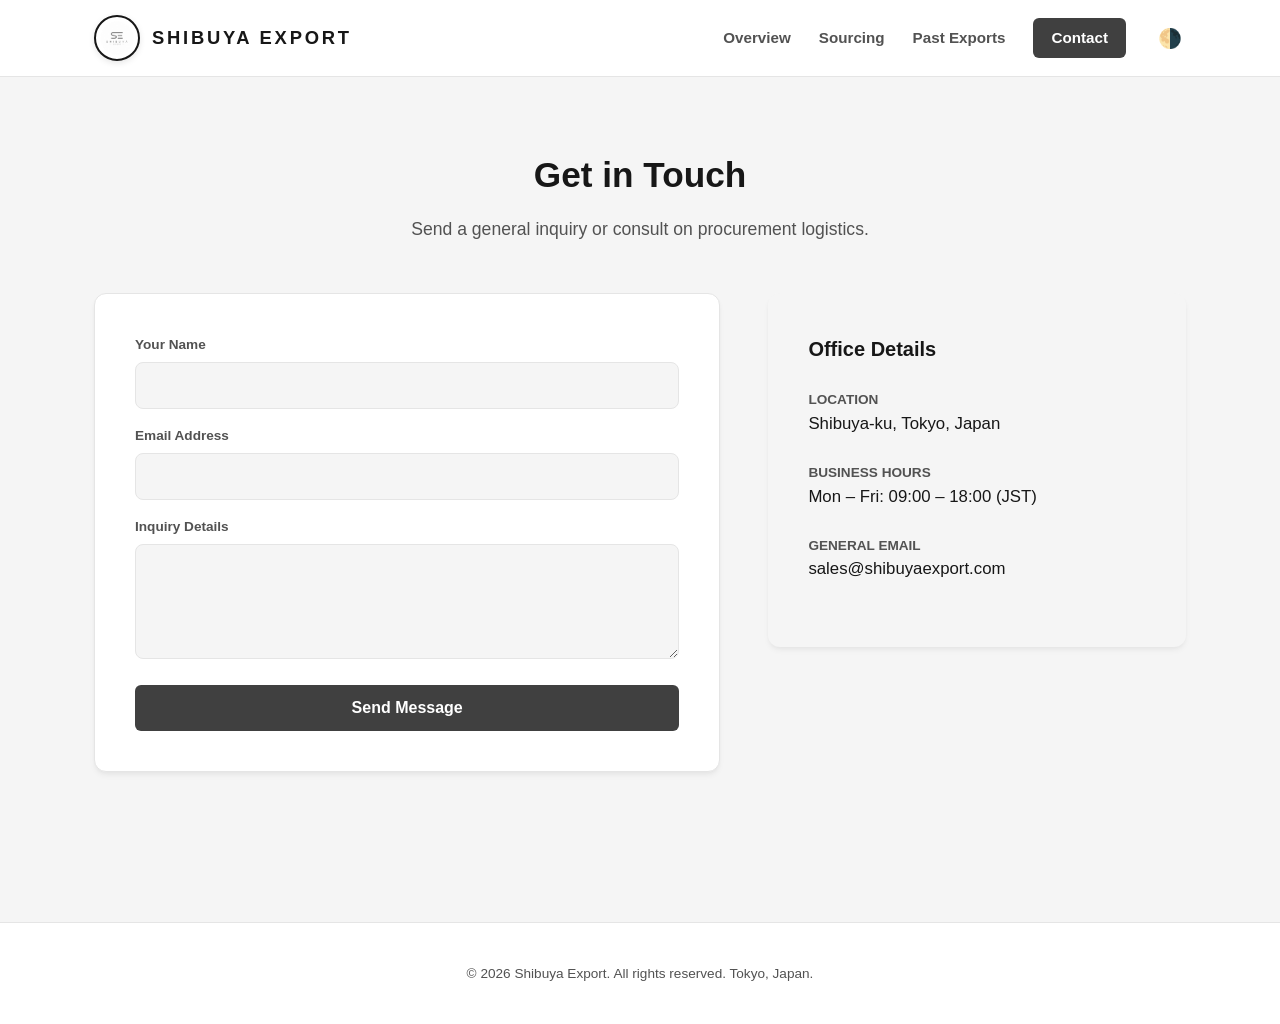
==== contact.html @ edbd127b "Add files via upload" ====
<!DOCTYPE html>
<html lang="en">
<head>
    <meta charset="UTF-8">
    <meta name="viewport" content="width=device-width, initial-scale=1.0">
    <title>Contact | Shibuya Export</title>
    <link rel="stylesheet" href="style.css">
</head>
<body>

<header>
    <div class="container nav-wrap">
        <a href="index.html" class="brand">
            <img src="logo.png" alt="Shibuya Export Logo" class="brand-logo">
            Shibuya Export
        </a>
        <nav>
            <ul>
                <li><a href="index.html">Overview</a></li>
                <li><a href="sourcing.html">Sourcing</a></li>
                <li><a href="past-work.html">Past Exports</a></li>
                <li><a href="contact.html" class="btn-nav">Contact</a></li>
                <li>
                    <button id="theme-toggle" aria-label="Toggle Dark Mode" style="background: transparent; border: none; font-size: 1.2rem; cursor: pointer; padding: 4px;">
                        🌗
                    </button>
                </li>
            </ul>
        </nav>
    </div>
</header>

<section class="section">
    <div class="container">
        <div class="section-head">
            <h2>Get in Touch</h2>
            <p>Send a general inquiry or consult on procurement logistics.</p>
        </div>

        <div class="contact-grid">
            <div class="card">
                <form action="mailto:sales@shibuyaexport.com" method="POST" enctype="text/plain">
                    <div class="form-group full">
                        <label>Your Name</label>
                        <input type="text" name="name" required>
                    </div>
                    <div class="form-group full">
                        <label>Email Address</label>
                        <input type="email" name="email" required>
                    </div>
                    <div class="form-group full">
                        <label>Inquiry Details</label>
                        <textarea name="message" rows="5" required></textarea>
                    </div>
                    <button type="submit" class="btn btn-primary" style="width:100%; margin-top: 10px;">Send Message</button>
                </form>
            </div>

            <div class="card" style="background: var(--bg-main); border: none;">
                <h3 style="margin-bottom: 24px;">Office Details</h3>

                <div style="margin-bottom: 24px;">
                    <p style="font-size: 0.85rem; font-weight: 600; color: var(--text-secondary); text-transform: uppercase;">Location</p>
                    <p style="font-size: 1.05rem; color: var(--text-primary); font-weight: 500;">Shibuya-ku, Tokyo, Japan</p>
                </div>
                <div style="margin-bottom: 24px;">
                    <p style="font-size: 0.85rem; font-weight: 600; color: var(--text-secondary); text-transform: uppercase;">Business Hours</p>
                    <p style="font-size: 1.05rem; color: var(--text-primary); font-weight: 500;">Mon – Fri: 09:00 – 18:00 (JST)</p>
                </div>
                <div style="margin-bottom: 24px;">
                    <p style="font-size: 0.85rem; font-weight: 600; color: var(--text-secondary); text-transform: uppercase;">General Email</p>
                    <p style="font-size: 1.05rem; color: var(--text-primary); font-weight: 500;">sales@shibuyaexport.com</p>
                </div>
            </div>
        </div>
    </div>
</section>

<footer>
    <div class="container">
        <p>&copy; 2026 Shibuya Export. All rights reserved. Tokyo, Japan.</p>
    </div>
</footer>

<script>
    const toggleBtn = document.getElementById('theme-toggle');
    const body = document.body;

    if (localStorage.getItem('theme') === 'dark') {
        body.classList.add('dark-mode');
    }

    toggleBtn.addEventListener('click', () => {
        body.classList.toggle('dark-mode');

        if (body.classList.contains('dark-mode')) {
            localStorage.setItem('theme', 'dark');
        } else {
            localStorage.setItem('theme', 'light');
        }
    });
</script>

</body>
</html>
---- style.css ----
:root {
    --bg-main: #f5f5f5;         /* Pure light neutral grey background */
    --bg-card: #ffffff;         /* Pure white cards */
    --border-color: #e5e5e5;    /* Neutral grey borders */
    --border-hover: #d4d4d4;
    --text-primary: #171717;
    --text-secondary: #525252;  /* Medium neutral grey */
    --btn-primary: #404040;     /* Neutral dark grey button */
    --btn-primary-hover: #171717;

    /* Form & Tab Variables */
    --bg-input: #f5f5f5;
    --bg-input-focus: #ffffff;
    --btn-tab: #ffffff;
    --btn-tab-hover: #f5f5f5;

    --font-sans: 'Inter', -apple-system, BlinkMacSystemFont, "Segoe UI", Roboto, sans-serif;
    --max-w: 1140px;
}

* {
    margin: 0;
    padding: 0;
    box-sizing: border-box;
}

body {
    font-family: var(--font-sans);
    background-color: var(--bg-main);
    color: var(--text-primary);
    line-height: 1.6;
    -webkit-font-smoothing: antialiased;
}

a {
    color: inherit;
    text-decoration: none;
    transition: opacity 0.2s, color 0.2s;
}

a:hover {
    opacity: 0.8;
}

.container {
    max-width: var(--max-w);
    margin: 0 auto;
    padding: 0 24px;
}

/* =========================================
   Splash Screen Overlay
   ========================================= */
#splash-screen {
    position: fixed;
    top: 0;
    left: 0;
    width: 100%;
    height: 100vh;
    background-color: var(--bg-main);
    display: flex;
    justify-content: center;
    align-items: center;
    z-index: 9999;
    transition: opacity 0.8s ease-in-out, visibility 0.8s ease-in-out;
}

.splash-logo {
    width: 360px;
    height: 360px;
    max-width: 80vw;
    max-height: 80vw;
    object-fit: contain;
    border-radius: 50%;
    background-color: #ffffff;
    border: 6px solid var(--text-primary);
    padding: 24px;
    box-shadow: 0 8px 24px rgba(0, 0, 0, 0.2);
    animation: logoPulse 1.5s ease-in-out infinite alternate;
}

.splash-fade {
    opacity: 0;
    visibility: hidden;
}

@keyframes logoPulse {
    from { transform: scale(0.95); }
    to { transform: scale(1.05); }
}

/* Header & Nav */
header {
    position: sticky;
    top: 0;
    z-index: 100;
    background: rgba(255, 255, 255, 0.95);
    backdrop-filter: blur(12px);
    border-bottom: 1px solid var(--border-color);
}

.nav-wrap {
    display: flex;
    justify-content: space-between;
    align-items: center;
    height: 76px;
}

.brand {
    display: flex;
    align-items: center;
    gap: 12px;
    font-weight: 800;
    font-size: 1.15rem;
    letter-spacing: 0.15em;
    text-transform: uppercase;
    color: var(--text-primary);
}

.brand-logo {
    height: 46px;
    width: 46px;
    object-fit: contain;
    border-radius: 50%;
    background-color: #ffffff;
    border: 2px solid var(--text-primary);
    padding: 4px;
    box-shadow: 0 2px 6px rgba(0, 0, 0, 0.1);
}

nav ul {
    display: flex;
    list-style: none;
    gap: 28px;
    align-items: center;
}

nav a {
    font-size: 0.95rem;
    color: var(--text-secondary);
    font-weight: 600;
}

nav a.active, nav a:hover {
    color: var(--text-primary);
}

/* Solid Filled Contact Button */
.btn-nav {
    display: inline-block !important;
    padding: 8px 18px !important;
    background-color: var(--btn-primary) !important;
    color: #ffffff !important;
    border-radius: 6px !important;
    font-weight: 600;
}

.btn-nav:hover,
.btn-nav.active {
    background-color: var(--btn-primary-hover) !important;
    color: #ffffff !important;
}

/* Hero Section */
.hero {
    position: relative;
    padding: 120px 0 100px;
    text-align: center;
    background: linear-gradient(rgba(23, 23, 23, 0.75), rgba(23, 23, 23, 0.85)), url('shibuya.jpeg') center/cover no-repeat;
    color: #ffffff;
}

.hero .badge {
    display: inline-block;
    padding: 6px 16px;
    background: rgba(255, 255, 255, 0.1);
    border: 1px solid rgba(255, 255, 255, 0.2);
    border-radius: 999px;
    font-size: 0.8rem;
    font-weight: 600;
    letter-spacing: 0.1em;
    text-transform: uppercase;
    color: #ffffff;
    margin-bottom: 24px;
}

.hero h1 {
    font-size: clamp(2.4rem, 5vw, 3.8rem);
    font-weight: 800;
    letter-spacing: -0.03em;
    line-height: 1.15;
    margin-bottom: 20px;
    color: #ffffff;
}

.hero p {
    font-size: 1.15rem;
    color: #e5e5e5;
    max-width: 680px;
    margin: 0 auto 36px;
}

.hero-actions {
    display: flex;
    justify-content: center;
    gap: 16px;
}

/* Bouncing Arrow */
.scroll-arrow {
    position: absolute;
    bottom: 30px;
    left: 50%;
    transform: translateX(-50%);
    color: #ffffff;
    animation: bounce 2s infinite;
    cursor: pointer;
    display: flex;
    justify-content: center;
    align-items: center;
    transition: opacity 0.2s;
}

.scroll-arrow:hover {
    opacity: 0.7;
}

.scroll-arrow svg {
    width: 32px;
    height: 32px;
}

@keyframes bounce {
    0%, 20%, 50%, 80%, 100% { transform: translate(-50%, 0); }
    40% { transform: translate(-50%, -10px); }
    60% { transform: translate(-50%, -5px); }
}

.btn {
    padding: 14px 32px;
    border-radius: 6px;
    font-weight: 600;
    font-size: 1rem;
    display: inline-block;
    cursor: pointer;
    border: none;
    transition: all 0.2s;
}

.btn-primary {
    background: var(--btn-primary);
    color: #ffffff;
}

.btn-primary:hover {
    background: var(--btn-primary-hover);
    transform: translateY(-1px);
}

.btn-secondary {
    border: 1px solid var(--border-color);
    color: var(--text-primary);
    background: transparent;
}

.btn-secondary:hover {
    border-color: var(--text-secondary);
    background: var(--bg-main);
}

.hero .btn-secondary {
    color: #ffffff;
    border-color: rgba(255, 255, 255, 0.5);
    background: rgba(255, 255, 255, 0.15);   /* subtle frosted fill */
}
.hero .btn-secondary:hover {
    background: rgba(255, 255, 255, 0.15);
    border-color: #ffffff;
    color: #ffffff;
}

/* Feature / Card Grids */
.section {
    padding: 70px 0;
}

.section-head {
    text-align: center;
    margin-bottom: 50px;
}

.section-head h2 {
    font-size: 2.2rem;
    font-weight: 800;
    margin-bottom: 12px;
    color: var(--text-primary);
}

.section-head p {
    color: var(--text-secondary);
    font-size: 1.1rem;
}

.grid-3 {
    display: grid;
    grid-template-columns: repeat(auto-fit, minmax(300px, 1fr));
    gap: 32px;
}

.card {
    background: var(--bg-card);
    border: 1px solid var(--border-color);
    border-radius: 12px;
    padding: 40px;
    box-shadow: 0 4px 6px -1px rgba(0, 0, 0, 0.05), 0 2px 4px -1px rgba(0, 0, 0, 0.03);
}

.card h3 {
    font-size: 1.25rem;
    margin-bottom: 12px;
    color: var(--text-primary);
}

.card p {
    color: var(--text-secondary);
    font-size: 0.95rem;
}

/* Past Work & Dealer Cards */
.work-card {
    background: var(--bg-card);
    border: 1px solid var(--border-color);
    border-radius: 12px;
    overflow: hidden;
    box-shadow: 0 4px 6px -1px rgba(0, 0, 0, 0.05);
}

.work-img {
    width: 100%;
    height: 240px;
    object-fit: cover;
    background: var(--bg-main);
    border-bottom: 1px solid var(--border-color);
}

.work-content {
    padding: 24px;
}

.work-tag {
    font-size: 0.75rem;
    text-transform: uppercase;
    color: var(--text-secondary);
    font-weight: 700;
    letter-spacing: 0.08em;
}

/* Sourcing Tabs */
.tab-nav {
    display: flex;
    justify-content: center;
    gap: 16px;
    margin-bottom: 40px;
}

.tab-btn {
    padding: 12px 24px;
    border: 1px solid var(--border-color);
    background: var(--btn-tab);
    color: var(--text-secondary);
    border-radius: 8px;
    font-weight: 600;
    font-size: 1rem;
    cursor: pointer;
    transition: all 0.2s;
}

.tab-btn:hover {
    background: var(--btn-tab-hover);
    color: var(--text-primary);
}

.tab-btn.active {
    background: var(--text-primary);
    color: #ffffff;
    border-color: var(--text-primary);
}

.tab-content {
    display: none;
    animation: fadeIn 0.3s ease-in-out;
}

.tab-content.active {
    display: block;
}

@keyframes fadeIn {
    from { opacity: 0; transform: translateY(5px); }
    to { opacity: 1; transform: translateY(0); }
}

/* Forms & Inputs */
.contact-grid {
    display: grid;
    grid-template-columns: 1.2fr 0.8fr;
    gap: 48px;
    align-items: start;
}

.form-grid {
    display: grid;
    grid-template-columns: 1fr 1fr;
    gap: 16px;
}

.form-group {
    display: flex;
    flex-direction: column;
    gap: 6px;
    margin-bottom: 16px;
}

.form-group.full {
    grid-column: span 2;
}

.form-group label {
    font-size: 0.85rem;
    color: var(--text-secondary);
    font-weight: 600;
}

input, select, textarea {
    width: 100%;
    padding: 14px 16px;
    background: var(--bg-input);
    border: 1px solid var(--border-color);
    border-radius: 8px;
    color: var(--text-primary);
    font-family: inherit;
    font-size: 0.95rem;
    transition: border-color 0.2s, background 0.2s;
}

input:focus, select:focus, textarea:focus {
    outline: none;
    border-color: var(--text-secondary);
    background: var(--bg-input-focus);
}

/* Social Icons */
.social-links {
    display: flex;
    justify-content: center;
    gap: 24px;
    margin-top: 32px;
}

.social-links a {
    color: #ffffff;
    transition: opacity 0.2s, transform 0.2s;
    display: flex;
    align-items: center;
    justify-content: center;
}

.social-links a:hover {
    opacity: 0.7;
    transform: translateY(-2px);
}

.social-links svg {
    width: 24px;
    height: 24px;
}

footer .social-links {
    margin-top: 20px;
}

footer .social-links a {
    color: var(--text-secondary);
}

footer .social-links a:hover {
    color: var(--text-primary);
}

/* Footer */
footer {
    border-top: 1px solid var(--border-color);
    padding: 40px 0;
    margin-top: 80px;
    font-size: 0.85rem;
    color: var(--text-secondary);
    text-align: center;
    background: var(--bg-card);
}

/* =========================================
   Dark Mode Override (True Grey/Black)
   ========================================= */
body.dark-mode {
    --bg-main: #121212;         /* Pure dark grey/black background */
    --bg-card: #1e1e1e;         /* Elevated neutral grey for cards */
    --border-color: #333333;
    --border-hover: #444444;
    --text-primary: #e8eaed;
    --text-secondary: #9aa0a6;
    --btn-primary: #333333;
    --btn-primary-hover: #4d4d4d;

    --bg-input: #2b2b2b;
    --bg-input-focus: #121212;
    --btn-tab: #1e1e1e;
    --btn-tab-hover: #2b2b2b;
}

body.dark-mode header {
    background: rgba(18, 18, 18, 0.95);
}

/* Keep the logo white, match the border to dark mode, NO inversion */
body.dark-mode .brand-logo,
body.dark-mode .splash-logo {
    background-color: #ffffff;
    border-color: var(--border-color);
    filter: none;
}


/* =========================================
   Mobile Responsiveness
   ========================================= */
@media (max-width: 768px) {
    /* ---- Mobile header / nav ---- */
    .nav-wrap {
        flex-direction: column;
        height: auto;
        padding: 10px 16px 8px;
        gap: 8px;
    }

    .brand {
        font-size: 1rem;
        letter-spacing: 0.12em;
        gap: 10px;
    }

    .brand-logo {
        height: 38px;
        width: 38px;
    }

    nav {
        width: 100%;
        padding-top: 8px;
        border-top: 1px solid var(--border-color);
    }

    nav ul {
        width: 100%;
        flex-wrap: wrap;
        justify-content: space-between;
        gap: 6px;
    }

    nav a {
        font-size: 0.85rem;
        padding: 6px 8px;
        display: inline-block;
    }

    /* Contact: outlined instead of solid, so it doesn't look "selected" */
    .btn-nav {
        padding: 6px 14px !important;
        background-color: transparent !important;
        color: var(--text-primary) !important;
        border: 1px solid var(--text-secondary) !important;
    }

    .btn-nav:hover,
    .btn-nav.active {
        background-color: var(--btn-primary) !important;
        color: #ffffff !important;
        border-color: var(--btn-primary) !important;
    }

    .hero {
        padding: 40px 0 90px;
    }

    .hero h1 {
        font-size: 2rem;
        margin-bottom: 12px;
    }

    .hero p {
        font-size: 1rem;
        margin-bottom: 24px;
    }

    .hero-actions {
        flex-direction: column;
        width: 100%;
        padding: 0 16px;
        gap: 12px;
    }

    .btn {
        width: 100%;
        text-align: center;
    }

    .hero .social-links {
        margin-top: 24px;
        margin-bottom: 10px;
    }

    .scroll-arrow {
        bottom: 20px;
    }

    .grid-3,
    .contact-grid,
    .form-grid {
        grid-template-columns: 1fr;
        gap: 24px;
    }

    .form-group.full {
        grid-column: span 1;
    }

    .section {
        padding: 50px 0;
    }

    .card {
        padding: 24px;
    }

    /* ---- Mobile: lead with the Export Process ---- */
    #main-content {
        display: flex;
        flex-direction: column;
        scroll-margin-top: 90px;   /* keeps the heading clear of the sticky header */
    }

    #process  { order: 1; }
    #services { order: 2; border-top: 1px solid var(--border-color); }

    .process-section .section-head {
        margin-bottom: 28px;
    }

    .process-grid {
        gap: 14px;
    }

    .process-grid .card {
        padding: 20px;
    }

    .process-grid .card h3 {
        font-size: 1.1rem;
        margin-bottom: 8px;
    }

    .tab-nav {
        flex-direction: column;
        padding: 0 16px;
    }

    .tab-btn {
        width: 100%;
    }
}
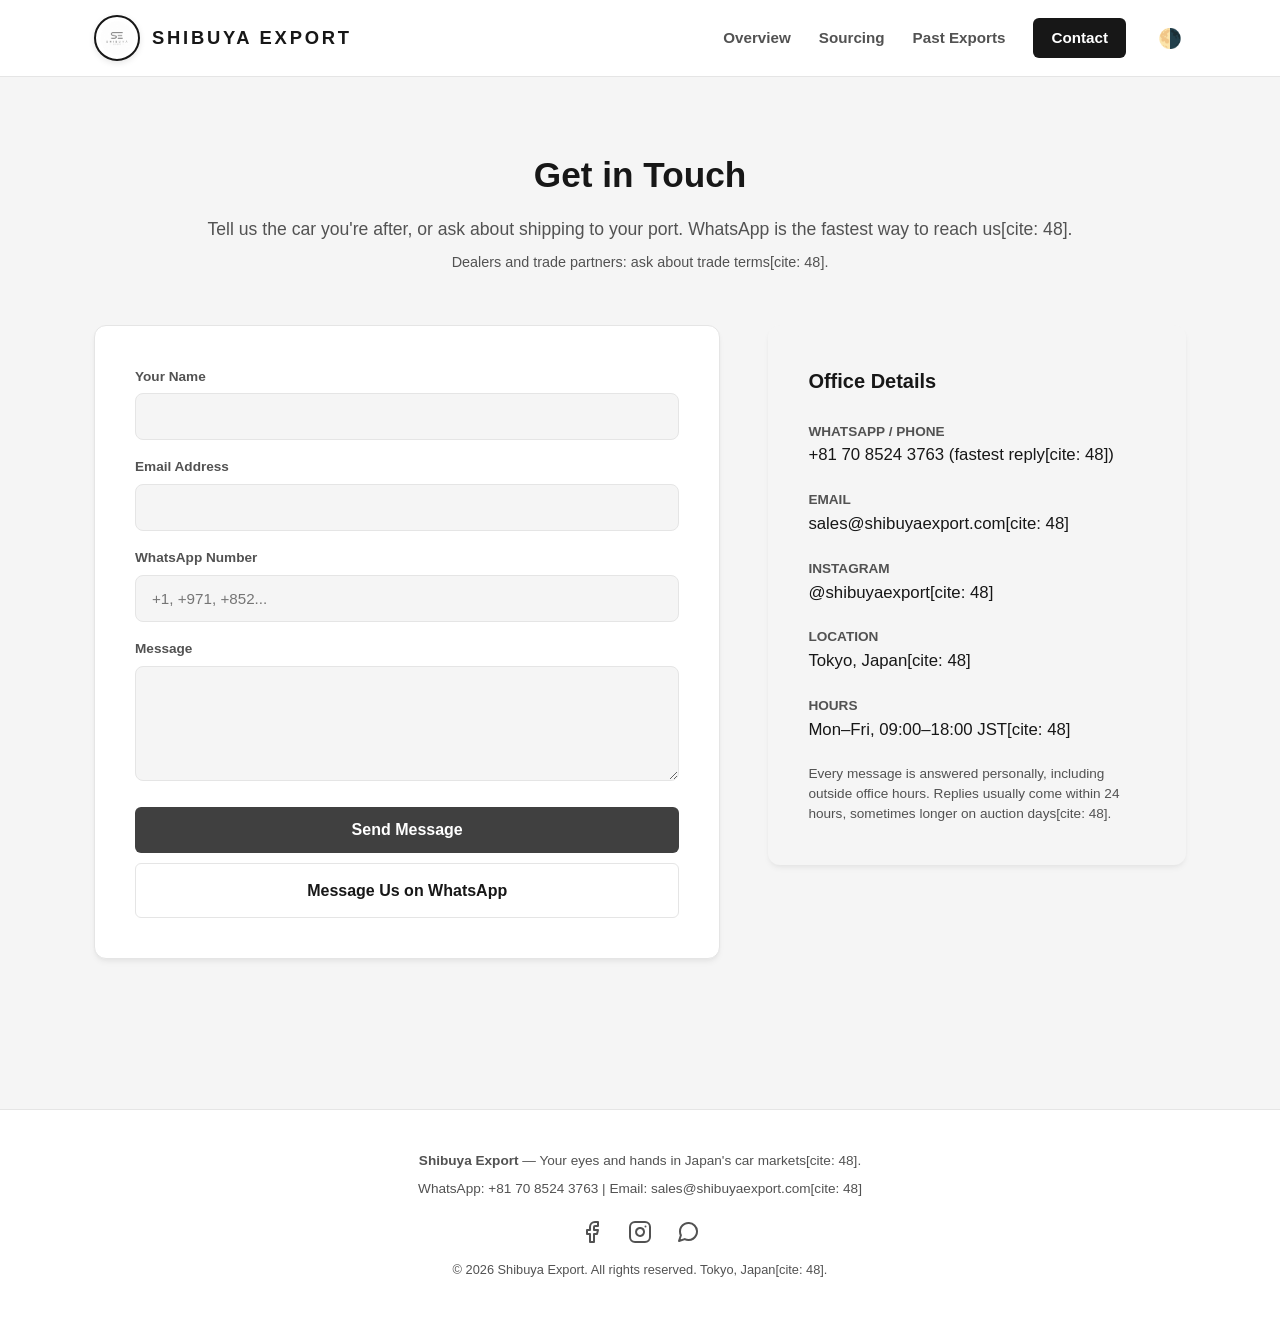
==== commit 8585bba5: "Updates" ====
--- a/contact.html
+++ b/contact.html
@@ -19,7 +19,7 @@
                 <li><a href="index.html">Overview</a></li>
                 <li><a href="sourcing.html">Sourcing</a></li>
                 <li><a href="past-work.html">Past Exports</a></li>
-                <li><a href="contact.html" class="btn-nav">Contact</a></li>
+                <li><a href="contact.html" class="btn-nav active">Contact</a></li>
                 <li>
                     <button id="theme-toggle" aria-label="Toggle Dark Mode" style="background: transparent; border: none; font-size: 1.2rem; cursor: pointer; padding: 4px;">
                         🌗
@@ -32,12 +32,15 @@
 
 <section class="section">
     <div class="container">
+        <!-- Fix 11 Intro -->
         <div class="section-head">
             <h2>Get in Touch</h2>
-            <p>Send a general inquiry or consult on procurement logistics.</p>
+            <p>Tell us the car you're after, or ask about shipping to your port. WhatsApp is the fastest way to reach us[cite: 48].</p>
+            <p style="font-size: 0.9rem; color: var(--text-secondary); margin-top: 8px;">Dealers and trade partners: ask about trade terms[cite: 48].</p>
         </div>
 
         <div class="contact-grid">
+            <!-- Fix 11 Form -->
             <div class="card">
                 <form action="mailto:sales@shibuyaexport.com" method="POST" enctype="text/plain">
                     <div class="form-group full">
@@ -49,55 +52,83 @@
                         <input type="email" name="email" required>
                     </div>
                     <div class="form-group full">
-                        <label>Inquiry Details</label>
+                        <label>WhatsApp Number</label>
+                        <input type="text" name="whatsapp" placeholder="+1, +971, +852..." required>
+                    </div>
+                    <div class="form-group full">
+                        <label>Message</label>
                         <textarea name="message" rows="5" required></textarea>
                     </div>
                     <button type="submit" class="btn btn-primary" style="width:100%; margin-top: 10px;">Send Message</button>
+                    <a href="https://wa.me/817085243763" target="_blank" class="btn btn-secondary" style="width:100%; margin-top: 10px; text-align: center; display: block;">Message Us on WhatsApp</a>
                 </form>
             </div>
 
+            <!-- Fix 10 Office Details -->
             <div class="card" style="background: var(--bg-main); border: none;">
                 <h3 style="margin-bottom: 24px;">Office Details</h3>
-
-                <div style="margin-bottom: 24px;">
+                
+                <div style="margin-bottom: 20px;">
+                    <p style="font-size: 0.85rem; font-weight: 600; color: var(--text-secondary); text-transform: uppercase;">WhatsApp / Phone</p>
+                    <p style="font-size: 1.05rem; color: var(--text-primary); font-weight: 500;"><a href="https://wa.me/817085243763" target="_blank">+81 70 8524 3763</a> (fastest reply[cite: 48])</p>
+                </div>
+                <div style="margin-bottom: 20px;">
+                    <p style="font-size: 0.85rem; font-weight: 600; color: var(--text-secondary); text-transform: uppercase;">Email</p>
+                    <p style="font-size: 1.05rem; color: var(--text-primary); font-weight: 500;">sales@shibuyaexport.com[cite: 48]</p>
+                </div>
+                <div style="margin-bottom: 20px;">
+                    <p style="font-size: 0.85rem; font-weight: 600; color: var(--text-secondary); text-transform: uppercase;">Instagram</p>
+                    <p style="font-size: 1.05rem; color: var(--text-primary); font-weight: 500;">@shibuyaexport[cite: 48]</p>
+                </div>
+                <div style="margin-bottom: 20px;">
                     <p style="font-size: 0.85rem; font-weight: 600; color: var(--text-secondary); text-transform: uppercase;">Location</p>
-                    <p style="font-size: 1.05rem; color: var(--text-primary); font-weight: 500;">Shibuya-ku, Tokyo, Japan</p>
+                    <p style="font-size: 1.05rem; color: var(--text-primary); font-weight: 500;">Tokyo, Japan[cite: 48]</p>
                 </div>
-                <div style="margin-bottom: 24px;">
-                    <p style="font-size: 0.85rem; font-weight: 600; color: var(--text-secondary); text-transform: uppercase;">Business Hours</p>
-                    <p style="font-size: 1.05rem; color: var(--text-primary); font-weight: 500;">Mon – Fri: 09:00 – 18:00 (JST)</p>
+                <div style="margin-bottom: 20px;">
+                    <p style="font-size: 0.85rem; font-weight: 600; color: var(--text-secondary); text-transform: uppercase;">Hours</p>
+                    <p style="font-size: 1.05rem; color: var(--text-primary); font-weight: 500;">Mon–Fri, 09:00–18:00 JST[cite: 48]</p>
                 </div>
-                <div style="margin-bottom: 24px;">
-                    <p style="font-size: 0.85rem; font-weight: 600; color: var(--text-secondary); text-transform: uppercase;">General Email</p>
-                    <p style="font-size: 1.05rem; color: var(--text-primary); font-weight: 500;">sales@shibuyaexport.com</p>
-                </div>
+                <p style="font-size: 0.85rem; color: var(--text-secondary); margin-top: 16px; line-height: 1.5;">Every message is answered personally, including outside office hours. Replies usually come within 24 hours, sometimes longer on auction days[cite: 48].</p>
             </div>
         </div>
     </div>
 </section>
 
+<!-- Fix 12: Footer -->
 <footer>
     <div class="container">
-        <p>&copy; 2026 Shibuya Export. All rights reserved. Tokyo, Japan.</p>
+        <p><strong>Shibuya Export</strong> — Your eyes and hands in Japan's car markets[cite: 48].</p>
+        <p style="margin-top: 6px;">WhatsApp: +81 70 8524 3763 | Email: sales@shibuyaexport.com[cite: 48]</p>
+        <div class="social-links">
+            <a href="https://facebook.com" target="_blank" aria-label="Facebook">
+                <svg viewBox="0 0 24 24" fill="none" stroke="currentColor" stroke-width="2" stroke-linecap="round" stroke-linejoin="round">
+                    <path d="M18 2h-3a5 5 0 0 0-5 5v3H7v4h3v8h4v-8h3l1-4h-4V7a1 1 0 0 1 1-1h3z"></path>
+                </svg>
+            </a>
+            <a href="https://instagram.com" target="_blank" aria-label="Instagram">
+                <svg viewBox="0 0 24 24" fill="none" stroke="currentColor" stroke-width="2" stroke-linecap="round" stroke-linejoin="round">
+                    <rect x="2" y="2" width="20" height="20" rx="5" ry="5"></rect>
+                    <path d="M16 11.37A4 4 0 1 1 12.63 8 4 4 0 0 1 16 11.37z"></path>
+                    <line x1="17.5" y1="6.5" x2="17.51" y2="6.5"></line>
+                </svg>
+            </a>
+            <a href="https://wa.me/817085243763" target="_blank" aria-label="WhatsApp">
+                <svg viewBox="0 0 24 24" fill="none" stroke="currentColor" stroke-width="2" stroke-linecap="round" stroke-linejoin="round">
+                    <path d="M21 11.5a8.38 8.38 0 0 1-.9 3.8 8.5 8.5 0 0 1-7.6 4.7 8.38 8.38 0 0 1-3.8-.9L3 21l1.9-5.7a8.38 8.38 0 0 1-.9-3.8 8.5 8.5 0 0 1 4.7-7.6 8.38 8.38 0 0 1 3.8-.9h.5a8.48 8.48 0 0 1 8 8v.5z"></path>
+                </svg>
+            </a>
+        </div>
+        <p style="margin-top: 16px; font-size: 0.8rem;">&copy; 2026 Shibuya Export. All rights reserved. Tokyo, Japan[cite: 48].</p>
     </div>
 </footer>
 
 <script>
     const toggleBtn = document.getElementById('theme-toggle');
     const body = document.body;
-
-    if (localStorage.getItem('theme') === 'dark') {
-        body.classList.add('dark-mode');
-    }
-
+    if (localStorage.getItem('theme') === 'dark') { body.classList.add('dark-mode'); }
     toggleBtn.addEventListener('click', () => {
         body.classList.toggle('dark-mode');
-
-        if (body.classList.contains('dark-mode')) {
-            localStorage.setItem('theme', 'dark');
-        } else {
-            localStorage.setItem('theme', 'light');
-        }
+        localStorage.setItem('theme', body.classList.contains('dark-mode') ? 'dark' : 'light');
     });
 </script>
 
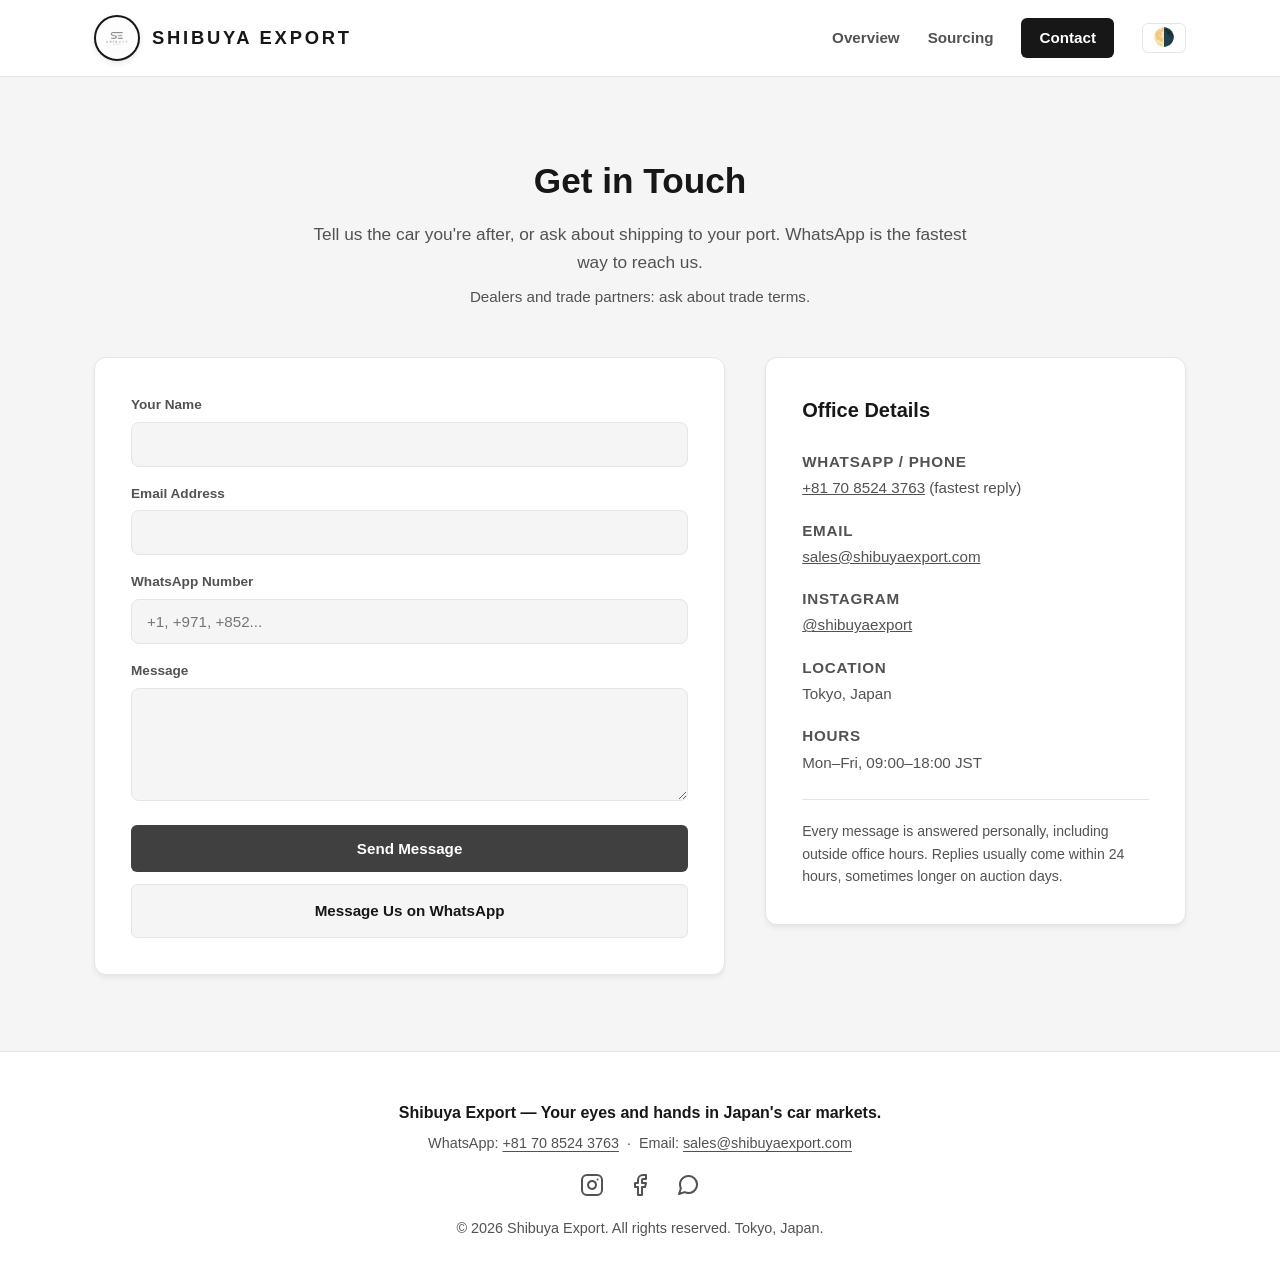
==== commit 1483e663: "Fixes for CSS" ====
--- a/contact.html
+++ b/contact.html
@@ -18,12 +18,10 @@
             <ul>
                 <li><a href="index.html">Overview</a></li>
                 <li><a href="sourcing.html">Sourcing</a></li>
-                <li><a href="past-work.html">Past Exports</a></li>
+                <!-- Past Exports hidden until 4 real cars are ready -->
                 <li><a href="contact.html" class="btn-nav active">Contact</a></li>
                 <li>
-                    <button id="theme-toggle" aria-label="Toggle Dark Mode" style="background: transparent; border: none; font-size: 1.2rem; cursor: pointer; padding: 4px;">
-                        🌗
-                    </button>
+                    <button id="theme-toggle" class="theme-btn" aria-label="Toggle Dark Mode">🌗</button>
                 </li>
             </ul>
         </nav>
@@ -32,63 +30,68 @@
 
 <section class="section">
     <div class="container">
-        <!-- Fix 11 Intro -->
+        <!-- Fix 11: Intro -->
         <div class="section-head">
             <h2>Get in Touch</h2>
-            <p>Tell us the car you're after, or ask about shipping to your port. WhatsApp is the fastest way to reach us[cite: 48].</p>
-            <p style="font-size: 0.9rem; color: var(--text-secondary); margin-top: 8px;">Dealers and trade partners: ask about trade terms[cite: 48].</p>
+            <p>Tell us the car you're after, or ask about shipping to your port. WhatsApp is the fastest way to reach us.</p>
+            <p style="font-size: 0.95rem; margin-top: 8px;">Dealers and trade partners: ask about trade terms.</p>
         </div>
 
         <div class="contact-grid">
-            <!-- Fix 11 Form -->
+            <!-- Fix 11: Contact Form -->
             <div class="card">
                 <form action="mailto:sales@shibuyaexport.com" method="POST" enctype="text/plain">
                     <div class="form-group full">
                         <label>Your Name</label>
-                        <input type="text" name="name" required>
+                        <input type="text" name="Name" required>
                     </div>
                     <div class="form-group full">
                         <label>Email Address</label>
-                        <input type="email" name="email" required>
+                        <input type="email" name="Email" required>
                     </div>
                     <div class="form-group full">
                         <label>WhatsApp Number</label>
-                        <input type="text" name="whatsapp" placeholder="+1, +971, +852..." required>
+                        <input type="text" name="WhatsApp Number" placeholder="+1, +971, +852..." required>
                     </div>
                     <div class="form-group full">
                         <label>Message</label>
-                        <textarea name="message" rows="5" required></textarea>
+                        <textarea name="Message" rows="5" required></textarea>
                     </div>
-                    <button type="submit" class="btn btn-primary" style="width:100%; margin-top: 10px;">Send Message</button>
-                    <a href="https://wa.me/817085243763" target="_blank" class="btn btn-secondary" style="width:100%; margin-top: 10px; text-align: center; display: block;">Message Us on WhatsApp</a>
+                    <button type="submit" class="btn btn-primary" style="width: 100%; margin-top: 8px;">Send Message</button>
+                    <a href="https://wa.me/817085243763" target="_blank" rel="noopener" class="btn btn-secondary" style="width: 100%; margin-top: 12px;">Message Us on WhatsApp</a>
                 </form>
             </div>
 
-            <!-- Fix 10 Office Details -->
-            <div class="card" style="background: var(--bg-main); border: none;">
+            <!-- Fix 10: Office Details -->
+            <div class="card">
                 <h3 style="margin-bottom: 24px;">Office Details</h3>
-                
-                <div style="margin-bottom: 20px;">
-                    <p style="font-size: 0.85rem; font-weight: 600; color: var(--text-secondary); text-transform: uppercase;">WhatsApp / Phone</p>
-                    <p style="font-size: 1.05rem; color: var(--text-primary); font-weight: 500;"><a href="https://wa.me/817085243763" target="_blank">+81 70 8524 3763</a> (fastest reply[cite: 48])</p>
+
+                <div class="info-list">
+                    <div>
+                        <p class="info-label">WhatsApp / Phone</p>
+                        <p class="info-val"><a href="https://wa.me/817085243763" target="_blank" rel="noopener" style="text-decoration: underline;">+81 70 8524 3763</a> (fastest reply)</p>
+                    </div>
+                    <div>
+                        <p class="info-label">Email</p>
+                        <p class="info-val"><a href="mailto:sales@shibuyaexport.com" style="text-decoration: underline;">sales@shibuyaexport.com</a></p>
+                    </div>
+                    <div>
+                        <p class="info-label">Instagram</p>
+                        <p class="info-val"><a href="https://www.instagram.com/shibuyaexport/" target="_blank" rel="noopener" style="text-decoration: underline;">@shibuyaexport</a></p>
+                    </div>
+                    <div>
+                        <p class="info-label">Location</p>
+                        <p class="info-val">Tokyo, Japan</p>
+                    </div>
+                    <div>
+                        <p class="info-label">Hours</p>
+                        <p class="info-val">Mon–Fri, 09:00–18:00 JST</p>
+                    </div>
                 </div>
-                <div style="margin-bottom: 20px;">
-                    <p style="font-size: 0.85rem; font-weight: 600; color: var(--text-secondary); text-transform: uppercase;">Email</p>
-                    <p style="font-size: 1.05rem; color: var(--text-primary); font-weight: 500;">sales@shibuyaexport.com[cite: 48]</p>
-                </div>
-                <div style="margin-bottom: 20px;">
-                    <p style="font-size: 0.85rem; font-weight: 600; color: var(--text-secondary); text-transform: uppercase;">Instagram</p>
-                    <p style="font-size: 1.05rem; color: var(--text-primary); font-weight: 500;">@shibuyaexport[cite: 48]</p>
-                </div>
-                <div style="margin-bottom: 20px;">
-                    <p style="font-size: 0.85rem; font-weight: 600; color: var(--text-secondary); text-transform: uppercase;">Location</p>
-                    <p style="font-size: 1.05rem; color: var(--text-primary); font-weight: 500;">Tokyo, Japan[cite: 48]</p>
-                </div>
-                <div style="margin-bottom: 20px;">
-                    <p style="font-size: 0.85rem; font-weight: 600; color: var(--text-secondary); text-transform: uppercase;">Hours</p>
-                    <p style="font-size: 1.05rem; color: var(--text-primary); font-weight: 500;">Mon–Fri, 09:00–18:00 JST[cite: 48]</p>
-                </div>
-                <p style="font-size: 0.85rem; color: var(--text-secondary); margin-top: 16px; line-height: 1.5;">Every message is answered personally, including outside office hours. Replies usually come within 24 hours, sometimes longer on auction days[cite: 48].</p>
+
+                <p style="font-size: 0.88rem; color: var(--text-secondary); margin-top: 24px; padding-top: 20px; border-top: 1px solid var(--border-color);">
+                    Every message is answered personally, including outside office hours. Replies usually come within 24 hours, sometimes longer on auction days.
+                </p>
             </div>
         </div>
     </div>
@@ -97,35 +100,42 @@
 <!-- Fix 12: Footer -->
 <footer>
     <div class="container">
-        <p><strong>Shibuya Export</strong> — Your eyes and hands in Japan's car markets[cite: 48].</p>
-        <p style="margin-top: 6px;">WhatsApp: +81 70 8524 3763 | Email: sales@shibuyaexport.com[cite: 48]</p>
+        <p class="footer-brand">Shibuya Export — Your eyes and hands in Japan's car markets.</p>
+        <p class="footer-links">
+            WhatsApp: <a href="https://wa.me/817085243763" target="_blank" rel="noopener">+81 70 8524 3763</a> &nbsp;&middot;&nbsp;
+            Email: <a href="mailto:sales@shibuyaexport.com">sales@shibuyaexport.com</a>
+        </p>
+
         <div class="social-links">
-            <a href="https://facebook.com" target="_blank" aria-label="Facebook">
-                <svg viewBox="0 0 24 24" fill="none" stroke="currentColor" stroke-width="2" stroke-linecap="round" stroke-linejoin="round">
-                    <path d="M18 2h-3a5 5 0 0 0-5 5v3H7v4h3v8h4v-8h3l1-4h-4V7a1 1 0 0 1 1-1h3z"></path>
-                </svg>
-            </a>
-            <a href="https://instagram.com" target="_blank" aria-label="Instagram">
+            <a href="https://www.instagram.com/shibuyaexport/" target="_blank" rel="noopener" aria-label="Instagram">
                 <svg viewBox="0 0 24 24" fill="none" stroke="currentColor" stroke-width="2" stroke-linecap="round" stroke-linejoin="round">
                     <rect x="2" y="2" width="20" height="20" rx="5" ry="5"></rect>
                     <path d="M16 11.37A4 4 0 1 1 12.63 8 4 4 0 0 1 16 11.37z"></path>
                     <line x1="17.5" y1="6.5" x2="17.51" y2="6.5"></line>
                 </svg>
             </a>
-            <a href="https://wa.me/817085243763" target="_blank" aria-label="WhatsApp">
+            <a href="https://www.facebook.com/profile.php?id=61593791369070" target="_blank" rel="noopener" aria-label="Facebook">
+                <svg viewBox="0 0 24 24" fill="none" stroke="currentColor" stroke-width="2" stroke-linecap="round" stroke-linejoin="round">
+                    <path d="M18 2h-3a5 5 0 0 0-5 5v3H7v4h3v8h4v-8h3l1-4h-4V7a1 1 0 0 1 1-1h3z"></path>
+                </svg>
+            </a>
+            <a href="https://wa.me/817085243763" target="_blank" rel="noopener" aria-label="WhatsApp">
                 <svg viewBox="0 0 24 24" fill="none" stroke="currentColor" stroke-width="2" stroke-linecap="round" stroke-linejoin="round">
                     <path d="M21 11.5a8.38 8.38 0 0 1-.9 3.8 8.5 8.5 0 0 1-7.6 4.7 8.38 8.38 0 0 1-3.8-.9L3 21l1.9-5.7a8.38 8.38 0 0 1-.9-3.8 8.5 8.5 0 0 1 4.7-7.6 8.38 8.38 0 0 1 3.8-.9h.5a8.48 8.48 0 0 1 8 8v.5z"></path>
                 </svg>
             </a>
         </div>
-        <p style="margin-top: 16px; font-size: 0.8rem;">&copy; 2026 Shibuya Export. All rights reserved. Tokyo, Japan[cite: 48].</p>
+
+        <p>&copy; 2026 Shibuya Export. All rights reserved. Tokyo, Japan.</p>
     </div>
 </footer>
 
 <script>
     const toggleBtn = document.getElementById('theme-toggle');
     const body = document.body;
-    if (localStorage.getItem('theme') === 'dark') { body.classList.add('dark-mode'); }
+    if (localStorage.getItem('theme') === 'dark') {
+        body.classList.add('dark-mode');
+    }
     toggleBtn.addEventListener('click', () => {
         body.classList.toggle('dark-mode');
         localStorage.setItem('theme', body.classList.contains('dark-mode') ? 'dark' : 'light');
--- a/style.css
+++ b/style.css
@@ -1,14 +1,13 @@
 :root {
-    --bg-main: #f5f5f5;         /* Pure light neutral grey background */
+    --bg-main: #f5f5f5;         /* Light neutral grey background */
     --bg-card: #ffffff;         /* Pure white cards */
     --border-color: #e5e5e5;    /* Neutral grey borders */
     --border-hover: #d4d4d4;
-    --text-primary: #171717;
-    --text-secondary: #525252;  /* Medium neutral grey */
+    --text-primary: #171717;    /* Near-black primary text */
+    --text-secondary: #525252;  /* Medium neutral grey text */
     --btn-primary: #404040;     /* Neutral dark grey button */
     --btn-primary-hover: #171717;
 
-    /* Form & Tab Variables */
     --bg-input: #f5f5f5;
     --bg-input-focus: #ffffff;
     --btn-tab: #ffffff;
@@ -24,6 +23,10 @@
     box-sizing: border-box;
 }
 
+html {
+    scroll-behavior: smooth;
+}
+
 body {
     font-family: var(--font-sans);
     background-color: var(--bg-main);
@@ -39,7 +42,7 @@
 }
 
 a:hover {
-    opacity: 0.8;
+    opacity: 0.85;
 }
 
 .container {
@@ -89,7 +92,9 @@
     to { transform: scale(1.05); }
 }
 
-/* Header & Nav */
+/* =========================================
+   Header & Navigation
+   ========================================= */
 header {
     position: sticky;
     top: 0;
@@ -145,7 +150,6 @@
     color: var(--text-primary);
 }
 
-/* Solid Filled Contact Button */
 .btn-nav {
     display: inline-block !important;
     padding: 8px 18px !important;
@@ -161,10 +165,23 @@
     color: #ffffff !important;
 }
 
-/* Hero Section */
+.theme-btn {
+    background: transparent;
+    border: 1px solid var(--border-color);
+    border-radius: 6px;
+    font-size: 1.1rem;
+    cursor: pointer;
+    padding: 5px 10px;
+    line-height: 1;
+    color: var(--text-primary);
+}
+
+/* =========================================
+   Hero Section
+   ========================================= */
 .hero {
     position: relative;
-    padding: 120px 0 100px;
+    padding: 120px 0 110px;
     text-align: center;
     background: linear-gradient(rgba(23, 23, 23, 0.75), rgba(23, 23, 23, 0.85)), url('shibuya.jpeg') center/cover no-repeat;
     color: #ffffff;
@@ -173,8 +190,8 @@
 .hero .badge {
     display: inline-block;
     padding: 6px 16px;
-    background: rgba(255, 255, 255, 0.1);
-    border: 1px solid rgba(255, 255, 255, 0.2);
+    background: rgba(255, 255, 255, 0.12);
+    border: 1px solid rgba(255, 255, 255, 0.25);
     border-radius: 999px;
     font-size: 0.8rem;
     font-weight: 600;
@@ -185,7 +202,7 @@
 }
 
 .hero h1 {
-    font-size: clamp(2.4rem, 5vw, 3.8rem);
+    font-size: clamp(2.2rem, 5vw, 3.6rem);
     font-weight: 800;
     letter-spacing: -0.03em;
     line-height: 1.15;
@@ -203,13 +220,14 @@
 .hero-actions {
     display: flex;
     justify-content: center;
+    flex-wrap: wrap;
     gap: 16px;
 }
 
 /* Bouncing Arrow */
 .scroll-arrow {
     position: absolute;
-    bottom: 30px;
+    bottom: 28px;
     left: 50%;
     transform: translateX(-50%);
     color: #ffffff;
@@ -236,57 +254,71 @@
     60% { transform: translate(-50%, -5px); }
 }
 
+/* =========================================
+   Buttons
+   ========================================= */
 .btn {
-    padding: 14px 32px;
+    padding: 14px 28px;
     border-radius: 6px;
     font-weight: 600;
-    font-size: 1rem;
+    font-size: 0.95rem;
     display: inline-block;
     cursor: pointer;
-    border: none;
+    border: 1px solid transparent;
     transition: all 0.2s;
+    text-align: center;
 }
 
 .btn-primary {
-    background: var(--btn-primary);
-    color: #ffffff;
+    background-color: var(--btn-primary);
+    color: #ffffff !important;
 }
 
 .btn-primary:hover {
-    background: var(--btn-primary-hover);
+    background-color: var(--btn-primary-hover);
     transform: translateY(-1px);
 }
 
 .btn-secondary {
     border: 1px solid var(--border-color);
     color: var(--text-primary);
-    background: transparent;
+    background-color: var(--bg-input);
 }
 
 .btn-secondary:hover {
     border-color: var(--text-secondary);
-    background: var(--bg-main);
+    background-color: var(--border-color);
 }
 
 .hero .btn-secondary {
-    color: #ffffff;
-    border-color: rgba(255, 255, 255, 0.5);
-    background: rgba(255, 255, 255, 0.15);   /* subtle frosted fill */
-}
+    color: #ffffff !important;
+    border: 1px solid rgba(255, 255, 255, 0.6);
+    background-color: rgba(255, 255, 255, 0.14);
+    backdrop-filter: blur(4px);
+}
+
 .hero .btn-secondary:hover {
-    background: rgba(255, 255, 255, 0.15);
+    background-color: rgba(255, 255, 255, 0.28);
     border-color: #ffffff;
-    color: #ffffff;
-}
-
-/* Feature / Card Grids */
+}
+
+/* =========================================
+   Sections, Grids & Cards
+   ========================================= */
 .section {
-    padding: 70px 0;
+    padding: 76px 0;
+    background-color: var(--bg-main);
+}
+
+.section-alt {
+    background-color: var(--bg-card);
+    border-top: 1px solid var(--border-color);
+    border-bottom: 1px solid var(--border-color);
 }
 
 .section-head {
     text-align: center;
-    margin-bottom: 50px;
+    margin-bottom: 48px;
 }
 
 .section-head h2 {
@@ -298,21 +330,34 @@
 
 .section-head p {
     color: var(--text-secondary);
-    font-size: 1.1rem;
+    font-size: 1.08rem;
+    max-width: 680px;
+    margin: 0 auto;
+}
+
+.grid-2 {
+    display: grid;
+    grid-template-columns: repeat(2, 1fr);
+    gap: 28px;
 }
 
 .grid-3 {
     display: grid;
-    grid-template-columns: repeat(auto-fit, minmax(300px, 1fr));
-    gap: 32px;
+    grid-template-columns: repeat(3, 1fr);
+    gap: 28px;
 }
 
 .card {
-    background: var(--bg-card);
+    background-color: var(--bg-card);
     border: 1px solid var(--border-color);
     border-radius: 12px;
-    padding: 40px;
+    padding: 36px;
     box-shadow: 0 4px 6px -1px rgba(0, 0, 0, 0.05), 0 2px 4px -1px rgba(0, 0, 0, 0.03);
+    color: var(--text-primary);
+}
+
+.section-alt .card {
+    background-color: var(--bg-main);
 }
 
 .card h3 {
@@ -326,25 +371,74 @@
     font-size: 0.95rem;
 }
 
-/* Past Work & Dealer Cards */
+/* =========================================
+   Tables (Pricing & Shipping)
+   ========================================= */
+.data-table {
+    width: 100%;
+    border-collapse: collapse;
+    margin: 18px 0 24px;
+    font-size: 0.95rem;
+}
+
+.data-table th,
+.data-table td {
+    padding: 12px 14px;
+    text-align: left;
+    border-bottom: 1px solid var(--border-color);
+    color: var(--text-primary);
+}
+
+.data-table th {
+    font-weight: 700;
+    border-bottom: 2px solid var(--border-hover);
+    color: var(--text-primary);
+}
+
+.data-table td.right,
+.data-table th.right {
+    text-align: right;
+}
+
+.data-table tr.total-row td {
+    font-weight: 800;
+    font-size: 1.05rem;
+    border-top: 2px solid var(--border-hover);
+    border-bottom: none;
+}
+
+/* =========================================
+   Dealer & Past Export Cards
+   ========================================= */
 .work-card {
-    background: var(--bg-card);
+    background-color: var(--bg-card);
     border: 1px solid var(--border-color);
     border-radius: 12px;
     overflow: hidden;
     box-shadow: 0 4px 6px -1px rgba(0, 0, 0, 0.05);
+    display: flex;
+    flex-direction: column;
 }
 
 .work-img {
     width: 100%;
-    height: 240px;
+    height: 220px;
     object-fit: cover;
-    background: var(--bg-main);
+    background-color: var(--bg-input);
     border-bottom: 1px solid var(--border-color);
+    display: flex;
+    align-items: center;
+    justify-content: center;
+    color: var(--text-secondary);
+    font-size: 0.9rem;
+    font-weight: 500;
 }
 
 .work-content {
     padding: 24px;
+    display: flex;
+    flex-direction: column;
+    flex-grow: 1;
 }
 
 .work-tag {
@@ -355,7 +449,35 @@
     letter-spacing: 0.08em;
 }
 
-/* Sourcing Tabs */
+.work-content h3 {
+    margin: 8px 0;
+    font-size: 1.15rem;
+    color: var(--text-primary);
+}
+
+.work-price {
+    font-weight: 700;
+    color: var(--text-primary);
+    margin-bottom: 8px;
+    font-size: 1.05rem;
+}
+
+.work-desc {
+    color: var(--text-secondary);
+    font-size: 0.92rem;
+    margin-bottom: 20px;
+    flex-grow: 1;
+}
+
+.work-actions {
+    display: flex;
+    flex-direction: column;
+    gap: 8px;
+}
+
+/* =========================================
+   Sourcing Tabs
+   ========================================= */
 .tab-nav {
     display: flex;
     justify-content: center;
@@ -364,9 +486,9 @@
 }
 
 .tab-btn {
-    padding: 12px 24px;
+    padding: 12px 28px;
     border: 1px solid var(--border-color);
-    background: var(--btn-tab);
+    background-color: var(--btn-tab);
     color: var(--text-secondary);
     border-radius: 8px;
     font-weight: 600;
@@ -376,19 +498,19 @@
 }
 
 .tab-btn:hover {
-    background: var(--btn-tab-hover);
+    background-color: var(--btn-tab-hover);
     color: var(--text-primary);
 }
 
 .tab-btn.active {
-    background: var(--text-primary);
+    background-color: var(--btn-primary);
     color: #ffffff;
-    border-color: var(--text-primary);
+    border-color: var(--btn-primary);
 }
 
 .tab-content {
     display: none;
-    animation: fadeIn 0.3s ease-in-out;
+    animation: fadeIn 0.25s ease-in-out;
 }
 
 .tab-content.active {
@@ -396,15 +518,17 @@
 }
 
 @keyframes fadeIn {
-    from { opacity: 0; transform: translateY(5px); }
+    from { opacity: 0; transform: translateY(4px); }
     to { opacity: 1; transform: translateY(0); }
 }
 
-/* Forms & Inputs */
+/* =========================================
+   Forms & Inputs
+   ========================================= */
 .contact-grid {
     display: grid;
     grid-template-columns: 1.2fr 0.8fr;
-    gap: 48px;
+    gap: 40px;
     align-items: start;
 }
 
@@ -431,25 +555,55 @@
     font-weight: 600;
 }
 
+.field-disclaimer {
+    color: var(--text-secondary);
+    font-size: 0.78rem;
+    line-height: 1.4;
+    margin-top: 4px;
+}
+
 input, select, textarea {
     width: 100%;
-    padding: 14px 16px;
-    background: var(--bg-input);
+    padding: 13px 15px;
+    background-color: var(--bg-input);
     border: 1px solid var(--border-color);
     border-radius: 8px;
     color: var(--text-primary);
     font-family: inherit;
     font-size: 0.95rem;
-    transition: border-color 0.2s, background 0.2s;
+    transition: border-color 0.2s, background-color 0.2s;
 }
 
 input:focus, select:focus, textarea:focus {
     outline: none;
     border-color: var(--text-secondary);
-    background: var(--bg-input-focus);
-}
-
-/* Social Icons */
+    background-color: var(--bg-input-focus);
+}
+
+.info-list {
+    display: flex;
+    flex-direction: column;
+    gap: 18px;
+}
+
+.info-label {
+    font-size: 0.8rem;
+    font-weight: 700;
+    color: var(--text-secondary);
+    text-transform: uppercase;
+    letter-spacing: 0.05em;
+    margin-bottom: 2px;
+}
+
+.info-val {
+    font-size: 1.02rem;
+    color: var(--text-primary);
+    font-weight: 500;
+}
+
+/* =========================================
+   Social Icons & Footer
+   ========================================= */
 .social-links {
     display: flex;
     justify-content: center;
@@ -466,7 +620,7 @@
 }
 
 .social-links a:hover {
-    opacity: 0.7;
+    opacity: 0.75;
     transform: translateY(-2px);
 }
 
@@ -475,35 +629,50 @@
     height: 24px;
 }
 
-footer .social-links {
-    margin-top: 20px;
-}
-
-footer .social-links a {
-    color: var(--text-secondary);
-}
-
-footer .social-links a:hover {
-    color: var(--text-primary);
-}
-
-/* Footer */
 footer {
     border-top: 1px solid var(--border-color);
-    padding: 40px 0;
-    margin-top: 80px;
-    font-size: 0.85rem;
+    padding: 48px 0;
+    font-size: 0.9rem;
     color: var(--text-secondary);
     text-align: center;
-    background: var(--bg-card);
+    background-color: var(--bg-card);
+}
+
+footer .footer-brand {
+    color: var(--text-primary);
+    font-weight: 700;
+    font-size: 1rem;
+    margin-bottom: 6px;
+}
+
+footer .footer-links {
+    margin-bottom: 18px;
+}
+
+footer .footer-links a {
+    text-decoration: underline;
+    text-underline-offset: 3px;
+}
+
+footer .social-links {
+    margin-top: 16px;
+    margin-bottom: 20px;
+}
+
+footer .social-links a {
+    color: var(--text-secondary);
+}
+
+footer .social-links a:hover {
+    color: var(--text-primary);
 }
 
 /* =========================================
    Dark Mode Override (True Grey/Black)
    ========================================= */
 body.dark-mode {
-    --bg-main: #121212;         /* Pure dark grey/black background */
-    --bg-card: #1e1e1e;         /* Elevated neutral grey for cards */
+    --bg-main: #121212;
+    --bg-card: #1e1e1e;
     --border-color: #333333;
     --border-hover: #444444;
     --text-primary: #e8eaed;
@@ -511,7 +680,7 @@
     --btn-primary: #333333;
     --btn-primary-hover: #4d4d4d;
 
-    --bg-input: #2b2b2b;
+    --bg-input: #262626;
     --bg-input-focus: #121212;
     --btn-tab: #1e1e1e;
     --btn-tab-hover: #2b2b2b;
@@ -521,7 +690,6 @@
     background: rgba(18, 18, 18, 0.95);
 }
 
-/* Keep the logo white, match the border to dark mode, NO inversion */
 body.dark-mode .brand-logo,
 body.dark-mode .splash-logo {
     background-color: #ffffff;
@@ -529,28 +697,24 @@
     filter: none;
 }
 
-
 /* =========================================
    Mobile Responsiveness
    ========================================= */
 @media (max-width: 768px) {
-    /* ---- Mobile header / nav ---- */
     .nav-wrap {
         flex-direction: column;
         height: auto;
-        padding: 10px 16px 8px;
-        gap: 8px;
+        padding: 12px 16px;
+        gap: 10px;
     }
 
     .brand {
-        font-size: 1rem;
-        letter-spacing: 0.12em;
-        gap: 10px;
+        font-size: 1.05rem;
     }
 
     .brand-logo {
-        height: 38px;
-        width: 38px;
+        height: 40px;
+        width: 40px;
     }
 
     nav {
@@ -562,33 +726,17 @@
     nav ul {
         width: 100%;
         flex-wrap: wrap;
-        justify-content: space-between;
-        gap: 6px;
+        justify-content: center;
+        gap: 12px;
     }
 
     nav a {
-        font-size: 0.85rem;
-        padding: 6px 8px;
-        display: inline-block;
-    }
-
-    /* Contact: outlined instead of solid, so it doesn't look "selected" */
-    .btn-nav {
-        padding: 6px 14px !important;
-        background-color: transparent !important;
-        color: var(--text-primary) !important;
-        border: 1px solid var(--text-secondary) !important;
-    }
-
-    .btn-nav:hover,
-    .btn-nav.active {
-        background-color: var(--btn-primary) !important;
-        color: #ffffff !important;
-        border-color: var(--btn-primary) !important;
+        font-size: 0.9rem;
+        padding: 6px 10px;
     }
 
     .hero {
-        padding: 40px 0 90px;
+        padding: 48px 0 96px;
     }
 
     .hero h1 {
@@ -610,7 +758,6 @@
 
     .btn {
         width: 100%;
-        text-align: center;
     }
 
     .hero .social-links {
@@ -619,14 +766,15 @@
     }
 
     .scroll-arrow {
-        bottom: 20px;
-    }
-
+        bottom: 18px;
+    }
+
+    .grid-2,
     .grid-3,
     .contact-grid,
     .form-grid {
         grid-template-columns: 1fr;
-        gap: 24px;
+        gap: 20px;
     }
 
     .form-group.full {
@@ -634,38 +782,11 @@
     }
 
     .section {
-        padding: 50px 0;
+        padding: 48px 0;
     }
 
     .card {
         padding: 24px;
-    }
-
-    /* ---- Mobile: lead with the Export Process ---- */
-    #main-content {
-        display: flex;
-        flex-direction: column;
-        scroll-margin-top: 90px;   /* keeps the heading clear of the sticky header */
-    }
-
-    #process  { order: 1; }
-    #services { order: 2; border-top: 1px solid var(--border-color); }
-
-    .process-section .section-head {
-        margin-bottom: 28px;
-    }
-
-    .process-grid {
-        gap: 14px;
-    }
-
-    .process-grid .card {
-        padding: 20px;
-    }
-
-    .process-grid .card h3 {
-        font-size: 1.1rem;
-        margin-bottom: 8px;
     }
 
     .tab-nav {
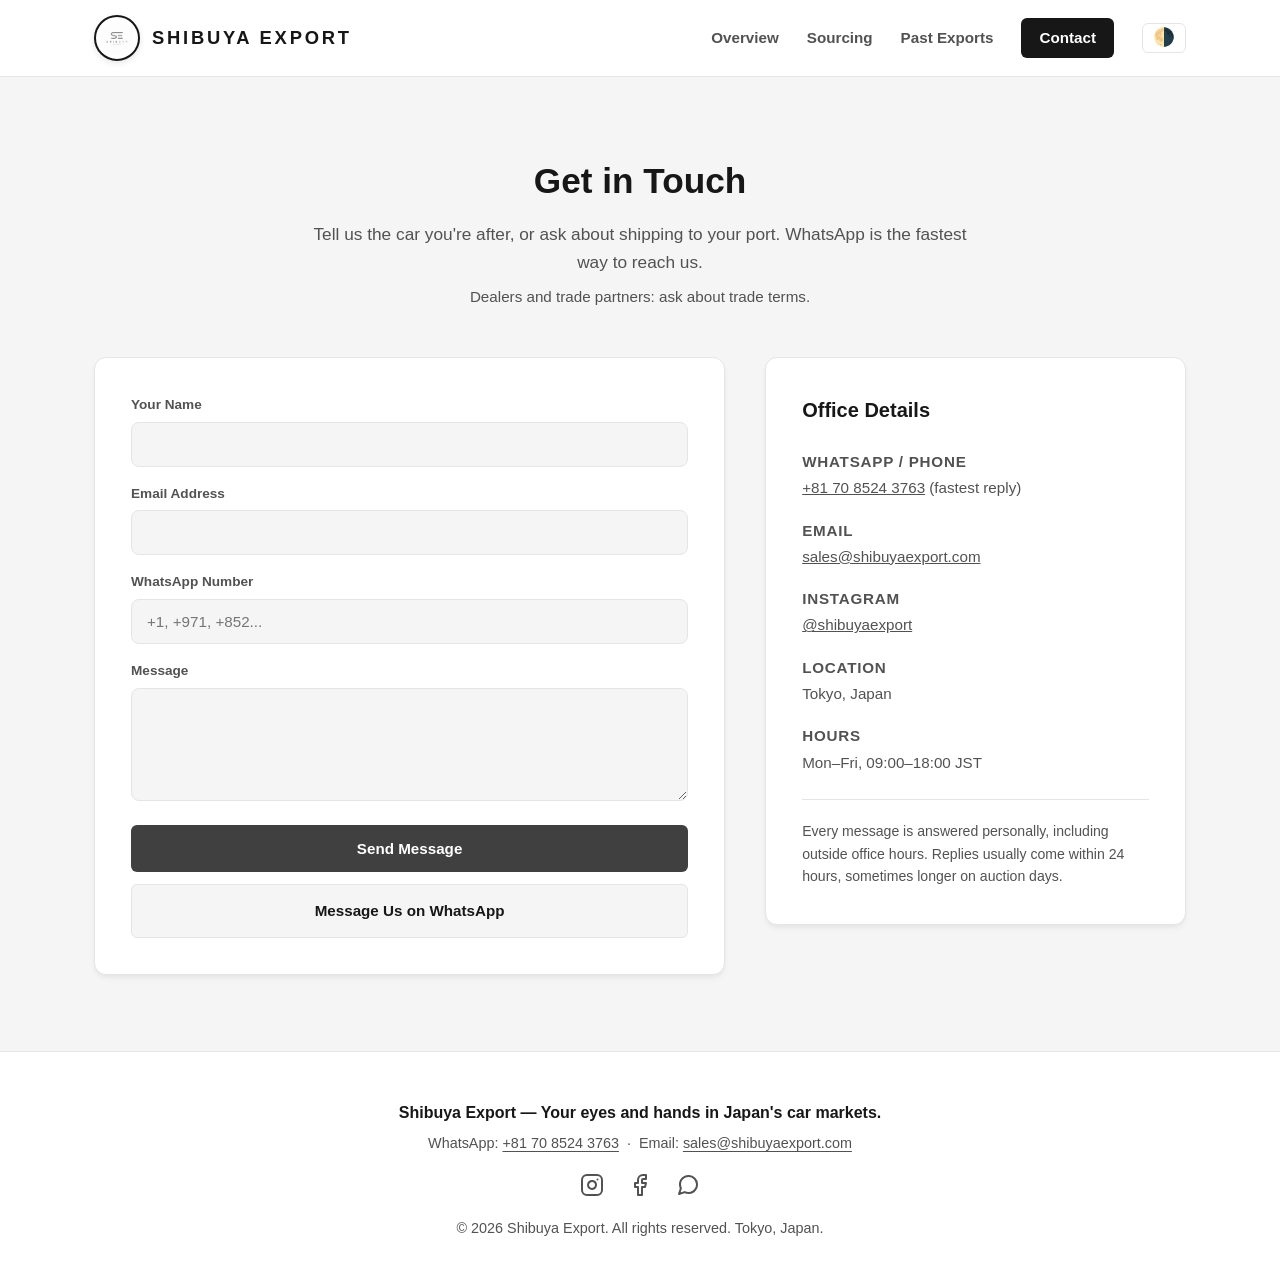
==== commit 5f949422: "Update past work page and re-enable" ====
--- a/contact.html
+++ b/contact.html
@@ -18,7 +18,7 @@
             <ul>
                 <li><a href="index.html">Overview</a></li>
                 <li><a href="sourcing.html">Sourcing</a></li>
-                <!-- Past Exports hidden until 4 real cars are ready -->
+                <li><a href="past-work.html">Past Exports</a></li>
                 <li><a href="contact.html" class="btn-nav active">Contact</a></li>
                 <li>
                     <button id="theme-toggle" class="theme-btn" aria-label="Toggle Dark Mode">🌗</button>
--- a/style.css
+++ b/style.css
@@ -290,16 +290,50 @@
     background-color: var(--border-color);
 }
 
-.hero .btn-secondary {
+/* --- 3 Distinct Solid Hero Buttons --- */
+/* 1. Request a Vehicle: Crisp White */
+.hero .btn-primary {
+    background-color: #ffffff;
+    color: #171717 !important;
+    border-color: #ffffff;
+    box-shadow: 0 4px 12px rgba(0, 0, 0, 0.25);
+}
+
+.hero .btn-primary:hover {
+    background-color: #e5e5e5;
+    border-color: #e5e5e5;
+    color: #171717 !important;
+    opacity: 1;
+}
+
+/* 2. Email Us Directly: Solid Matte Charcoal */
+.hero a[href^="mailto:"].btn-secondary {
+    background-color: #333333;
     color: #ffffff !important;
-    border: 1px solid rgba(255, 255, 255, 0.6);
-    background-color: rgba(255, 255, 255, 0.14);
-    backdrop-filter: blur(4px);
-}
-
-.hero .btn-secondary:hover {
-    background-color: rgba(255, 255, 255, 0.28);
-    border-color: #ffffff;
+    border-color: #4d4d4d;
+    box-shadow: 0 4px 12px rgba(0, 0, 0, 0.25);
+}
+
+.hero a[href^="mailto:"].btn-secondary:hover {
+    background-color: #444444;
+    border-color: #666666;
+    transform: translateY(-1px);
+    opacity: 1;
+}
+
+/* 3. WhatsApp Us: Solid Refined Emerald Green */
+.hero a[href*="wa.me"].btn-secondary {
+    background-color: #1da851;
+    color: #ffffff !important;
+    border-color: #1da851;
+    box-shadow: 0 4px 12px rgba(0, 0, 0, 0.25);
+}
+
+.hero a[href*="wa.me"].btn-secondary:hover {
+    background-color: #168a41;
+    border-color: #168a41;
+    transform: translateY(-1px);
+    opacity: 1;
 }
 
 /* =========================================
